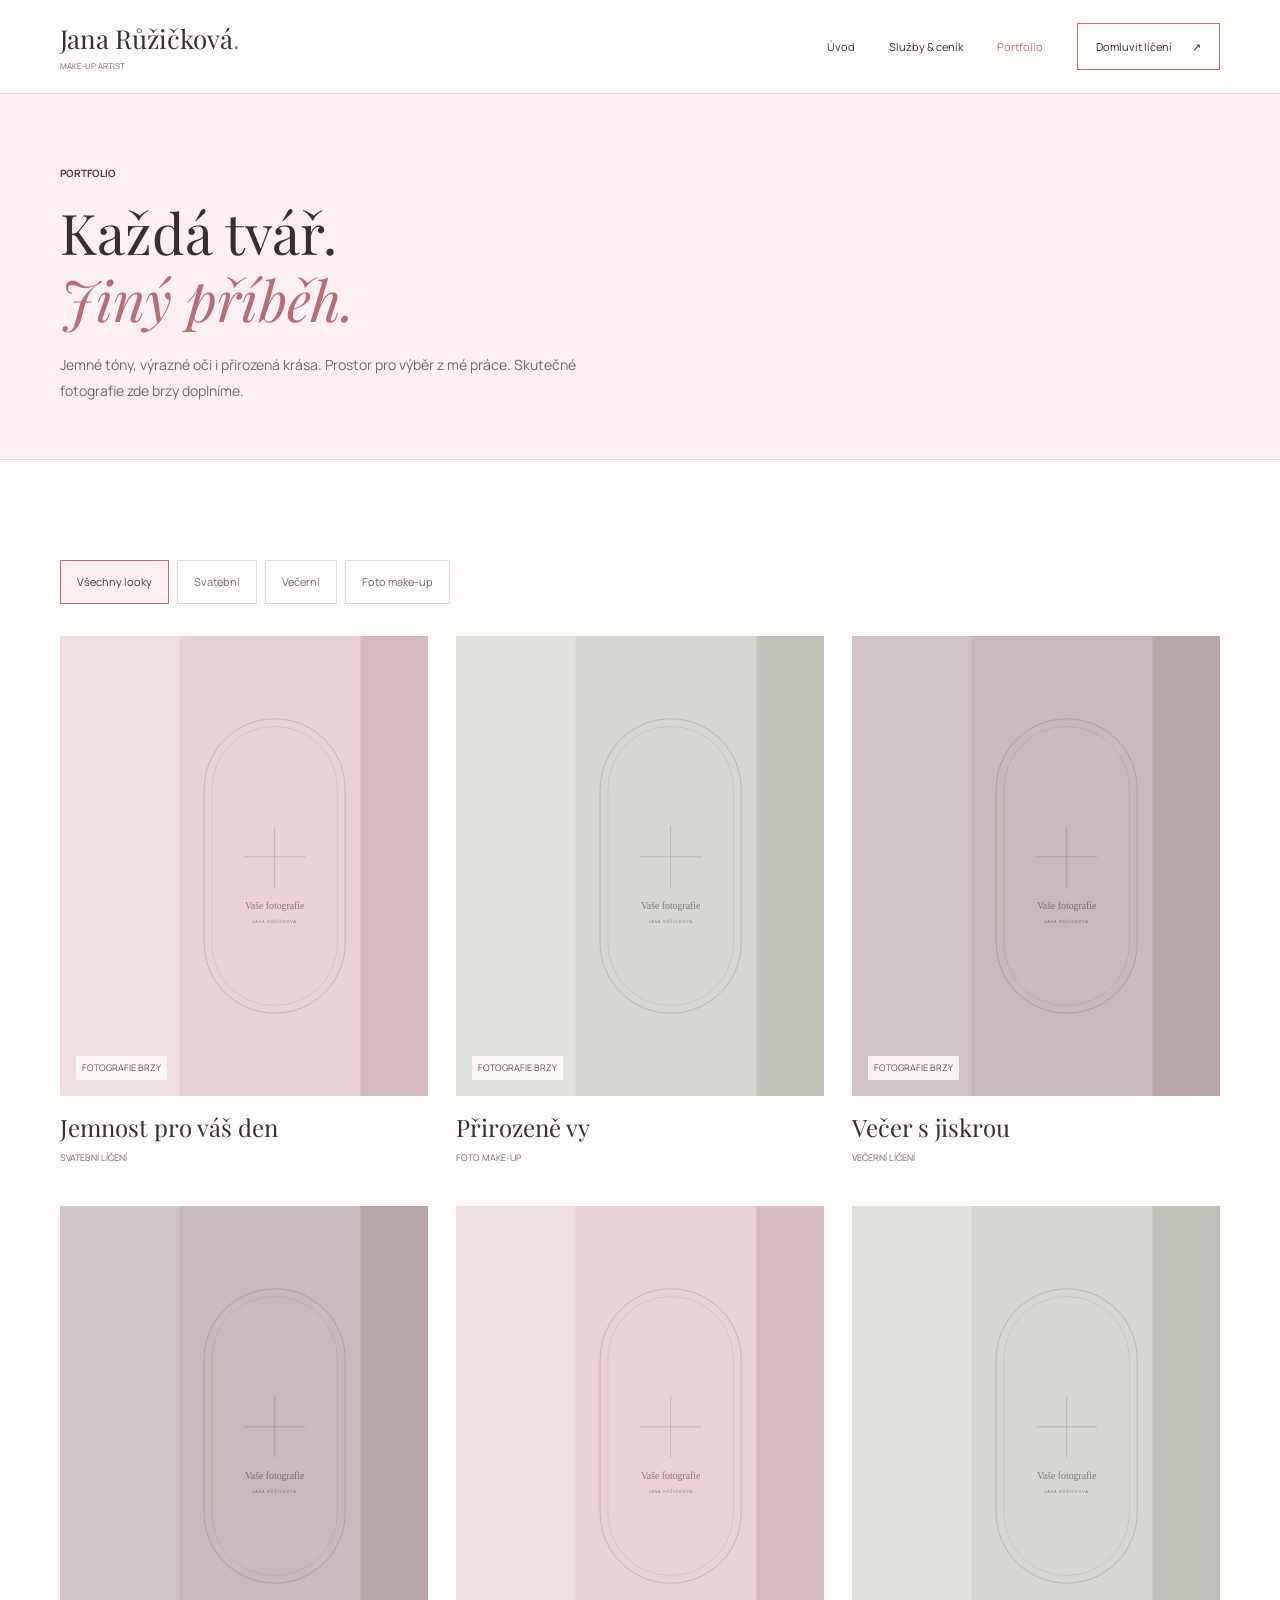
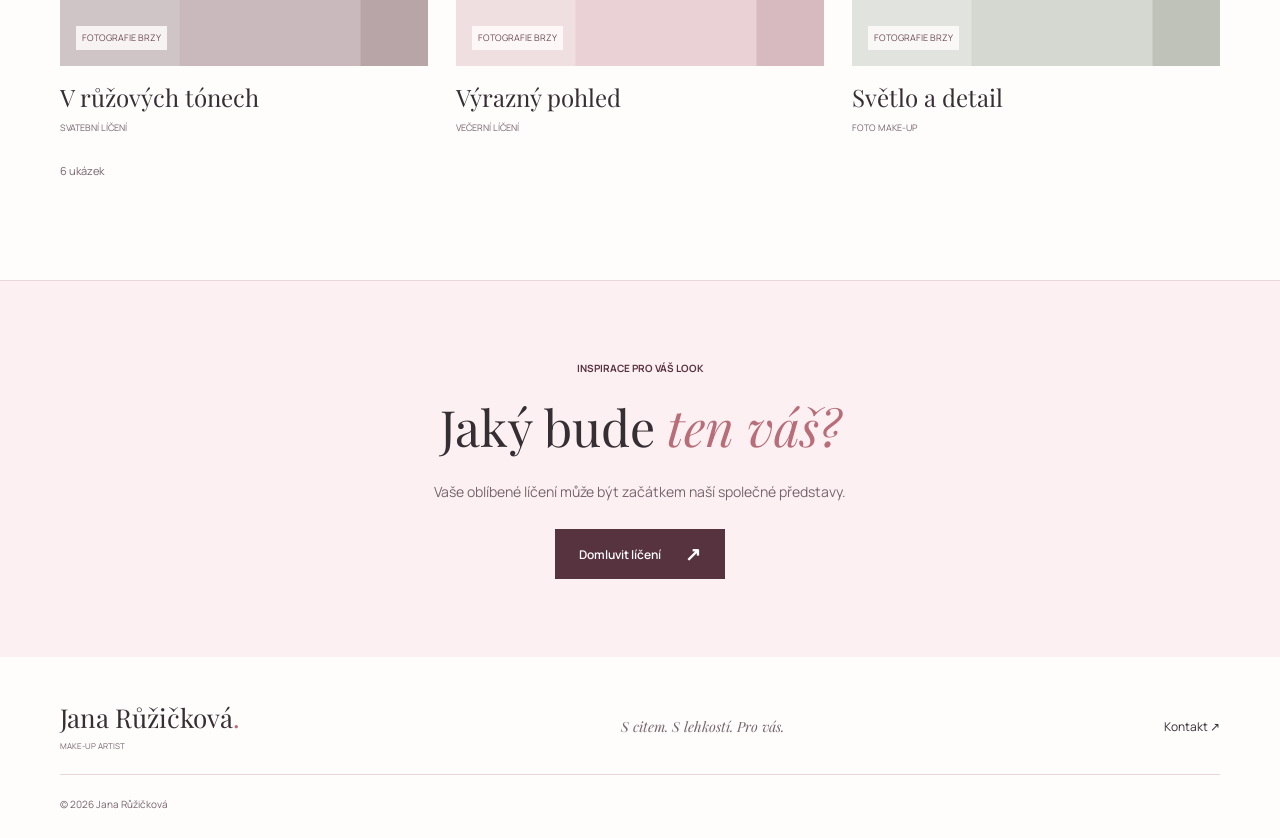
==== galerie.html @ 73aa1bd7 "hsfdf commit" ====
<!DOCTYPE html>
<html lang="cs">
<head>
  <meta charset="utf-8">
  <meta name="viewport" content="width=device-width, initial-scale=1">
  <meta name="description" content="Portfolio Jany Růžičkové. Svatební líčení, přirozený foto make-up a večerní looky.">
  <meta name="theme-color" content="#fdf0f3">
  <title>Portfolio | Jana Růžičková</title>
  <link rel="preconnect" href="https://fonts.googleapis.com">
  <link rel="preconnect" href="https://fonts.gstatic.com" crossorigin>
  <link href="https://fonts.googleapis.com/css2?family=Manrope:wght@400;500;600;700&family=Playfair+Display:ital,wght@0,400;0,500;0,600;1,400;1,500&display=swap" rel="stylesheet">
  <link rel="stylesheet" href="styles.css">
  <script src="script.js" defer></script>
</head>
<body>
  <a class="skip-link" href="#obsah">Přejít na obsah</a>
  <header class="site-header">
    <a class="brand" href="index.html" aria-label="Jana Růžičková, úvod"><span>Jana Růžičková<span class="brand-dot">.</span></span><small>MAKE-UP ARTIST</small></a>
    <button class="menu-toggle" type="button" aria-label="Otevřít menu" aria-controls="main-nav" aria-expanded="false"><span></span><span></span></button>
    <nav id="main-nav" class="main-nav" aria-label="Hlavní navigace"><a href="index.html">Úvod</a><a href="sluzby.html">Služby & ceník</a><a href="galerie.html" aria-current="page">Portfolio</a><a href="kontakt.html" class="nav-cta">Domluvit líčení <span aria-hidden="true">↗</span></a></nav>
  </header>
  <main id="obsah">
    <section class="page-intro"><div class="wrap"><p class="eyebrow">PORTFOLIO</p><h1>Každá tvář.<br><em>Jiný příběh.</em></h1><p>Jemné tóny, výrazné oči i přirozená krása. Prostor pro výběr z mé práce. Skutečné fotografie zde brzy doplníme.</p></div></section>
    <section class="section wrap" aria-label="Galerie líčení">
      <div class="filters" role="group" aria-label="Filtrovat portfolio"><button class="filter" data-filter="all" type="button" aria-pressed="true">Všechny looky</button><button class="filter" data-filter="svatebni" type="button" aria-pressed="false">Svatební</button><button class="filter" data-filter="vecerni" type="button" aria-pressed="false">Večerní</button><button class="filter" data-filter="foto" type="button" aria-pressed="false">Foto make-up</button></div>
      <div class="gallery-grid">
        <button type="button" class="gallery-item" data-category="svatebni" data-caption="Jemnost pro váš den · Svatební líčení" aria-label="Zvětšit ukázku: Jemnost pro váš den"><span class="work-image"><img src="Images/placeholder.svg" alt="Placeholder pro jemné svatební líčení" width="1200" height="1500"><span class="photo-label">FOTOGRAFIE BRZY</span></span><span class="work-caption"><span class="work-title">Jemnost pro váš den</span><span>SVATEBNÍ LÍČENÍ</span></span></button>
        <button type="button" class="gallery-item" data-category="foto" data-caption="Přirozeně vy · Foto make-up" aria-label="Zvětšit ukázku: Přirozeně vy"><span class="work-image tone-sage"><img src="Images/placeholder.svg" alt="Placeholder pro přirozené fotografické líčení" width="1200" height="1500"><span class="photo-label">FOTOGRAFIE BRZY</span></span><span class="work-caption"><span class="work-title">Přirozeně vy</span><span>FOTO MAKE-UP</span></span></button>
        <button type="button" class="gallery-item" data-category="vecerni" data-caption="Večer s jiskrou · Večerní líčení" aria-label="Zvětšit ukázku: Večer s jiskrou"><span class="work-image tone-deep"><img src="Images/placeholder.svg" alt="Placeholder pro večerní líčení" width="1200" height="1500"><span class="photo-label">FOTOGRAFIE BRZY</span></span><span class="work-caption"><span class="work-title">Večer s jiskrou</span><span>VEČERNÍ LÍČENÍ</span></span></button>
        <button type="button" class="gallery-item" data-category="svatebni" data-caption="V růžových tónech · Svatební líčení" aria-label="Zvětšit ukázku: V růžových tónech"><span class="work-image tone-deep"><img src="Images/placeholder.svg" alt="Placeholder pro svatební líčení v růžových tónech" width="1200" height="1500" loading="lazy"><span class="photo-label">FOTOGRAFIE BRZY</span></span><span class="work-caption"><span class="work-title">V růžových tónech</span><span>SVATEBNÍ LÍČENÍ</span></span></button>
        <button type="button" class="gallery-item" data-category="vecerni" data-caption="Výrazný pohled · Večerní líčení" aria-label="Zvětšit ukázku: Výrazný pohled"><span class="work-image"><img src="Images/placeholder.svg" alt="Placeholder pro večerní líčení s výraznýma očima" width="1200" height="1500" loading="lazy"><span class="photo-label">FOTOGRAFIE BRZY</span></span><span class="work-caption"><span class="work-title">Výrazný pohled</span><span>VEČERNÍ LÍČENÍ</span></span></button>
        <button type="button" class="gallery-item" data-category="foto" data-caption="Světlo a detail · Foto make-up" aria-label="Zvětšit ukázku: Světlo a detail"><span class="work-image tone-sage"><img src="Images/placeholder.svg" alt="Placeholder pro beauty fotografické líčení" width="1200" height="1500" loading="lazy"><span class="photo-label">FOTOGRAFIE BRZY</span></span><span class="work-caption"><span class="work-title">Světlo a detail</span><span>FOTO MAKE-UP</span></span></button>
      </div>
      <p class="gallery-count" aria-live="polite" data-gallery-count>6 ukázek</p>
      <noscript><p>Pro zvětšování a filtrování fotografií je potřeba zapnout JavaScript.</p></noscript>
    </section>
    <section class="booking-band"><div class="wrap reveal"><p class="eyebrow">INSPIRACE PRO VÁŠ LOOK</p><h2>Jaký bude <em>ten váš?</em></h2><p>Vaše oblíbené líčení může být začátkem naší společné představy.</p><a class="button" href="kontakt.html">Domluvit líčení <span aria-hidden="true">↗</span></a></div></section>
  </main>
  <footer class="site-footer wrap"><a class="brand" href="index.html"><span>Jana Růžičková<span class="brand-dot">.</span></span><small>MAKE-UP ARTIST</small></a><p>S citem. S lehkostí. Pro vás.</p><a href="kontakt.html">Kontakt <span aria-hidden="true">↗</span></a><small class="copyright">© <span data-year>2026</span> Jana Růžičková</small></footer>
  <dialog class="lightbox" aria-labelledby="lightbox-caption"><div class="lightbox-inner"><div class="lightbox-top"><span data-lightbox-count></span><button type="button" class="icon-button lightbox-close" aria-label="Zavřít fotografii" title="Zavřít fotografii">×</button></div><div class="lightbox-stage"><img class="lightbox-image" src="Images/placeholder.svg" alt=""><button type="button" class="icon-button lightbox-prev" aria-label="Předchozí fotografie" title="Předchozí fotografie">←</button><button type="button" class="icon-button lightbox-next" aria-label="Další fotografie" title="Další fotografie">→</button></div><p id="lightbox-caption" class="lightbox-caption" aria-live="polite"></p></div></dialog>
</body>
</html>
---- styles.css ----
:root { --pink: #fdf0f3; --rose: #b76e79; --wine: #57333f; --ink: #352e32; --muted: #75656c; --line: #e7d7dc; --paper: #fffcfc; --serif: 'Playfair Display', Georgia, serif; --sans: 'Manrope', sans-serif; }
* { box-sizing: border-box; }
html { scroll-behavior: smooth; scroll-padding-top: 100px; }
body { margin: 0; background: var(--paper); color: var(--ink); font-family: var(--sans); font-size: 14px; line-height: 1.8; }
body.locked { overflow: hidden; }
button, input, select, textarea { font: inherit; }
button, a, input, select, textarea { -webkit-tap-highlight-color: transparent; }
a { color: inherit; text-decoration: none; }
button { cursor: pointer; }
img { display: block; width: 100%; height: 100%; object-fit: cover; }
button, input, select, textarea { border-radius: 0; }
:focus-visible { outline: 2px solid var(--wine); outline-offset: 5px; }
::selection { background: #eec8d1; color: var(--wine); }
h1, h2, h3, p { margin: 0; }
h1, h2, h3 { font-family: var(--serif); font-weight: 400; line-height: 1.2; }
h1 { font-size: 42px; }
h2 { font-size: 34px; }
h3 { font-size: 24px; }
em { font-weight: inherit; color: var(--rose); }
p + p { margin-top: 18px; }
[hidden] { display: none !important; }
.wrap { width: min(1160px, calc(100% - 40px)); margin-inline: auto; }
.section { padding-block: 64px; }
.eyebrow { color: var(--wine); font-size: 10px; font-weight: 700; letter-spacing: 0; margin-bottom: 20px; }
.skip-link { position: fixed; top: -100px; left: 12px; padding: 10px 20px; background: var(--paper); z-index: 100; }
.skip-link:focus { top: 10px; }
.site-header { height: 84px; padding-inline: 20px; display: flex; align-items: center; justify-content: space-between; background: var(--paper); border-bottom: 1px solid var(--line); position: relative; z-index: 30; }
.brand { display: inline-flex; flex-direction: column; line-height: 1.2; flex-shrink: 0; }
.brand > span { font-family: var(--serif); font-size: 23px; }
.brand small { font-size: 8px; margin-top: 7px; color: var(--muted); }
.brand-dot { color: var(--rose); }
.menu-toggle { width: 44px; height: 44px; border: 0; background: none; display: flex; flex-direction: column; align-items: center; justify-content: center; gap: 7px; position: relative; z-index: 40; }
.menu-toggle span { width: 24px; height: 1px; background: var(--wine); transition: transform .25s; }
.menu-toggle[aria-expanded="true"] span:first-child { transform: translateY(4px) rotate(45deg); }
.menu-toggle[aria-expanded="true"] span:last-child { transform: translateY(-4px) rotate(-45deg); }
.main-nav { position: fixed; inset: 84px 0 0; background: var(--pink); display: flex; flex-direction: column; gap: 28px; padding: 60px 32px; transform: translateX(100%); visibility: hidden; transition: transform .3s, visibility .3s; }
.main-nav.is-open { transform: translateX(0); visibility: visible; }
.main-nav > a { font-family: var(--serif); font-size: 28px; }
.main-nav a[aria-current="page"] { color: var(--rose); }
.main-nav .nav-cta { font-family: var(--sans); font-size: 13px; padding: 13px 18px; border: 1px solid var(--rose); display: flex; justify-content: space-between; gap: 20px; }
.hero { position: relative; min-height: 610px; height: min(720px, calc(100svh - 132px)); display: flex; align-items: center; overflow: hidden; background: #e9d1d5; }
.hero-image, .hero-shade { position: absolute; inset: 0; }
.hero-image { object-position: 60% 50%; }
.hero-shade { background: linear-gradient(90deg, rgba(253,240,243,.96), rgba(253,240,243,.76) 48%, rgba(253,240,243,.05)); }
.hero-content { z-index: 1; padding-block: 48px 74px; }
.hero-content h1 { max-width: 650px; }
.hero-content h1 > span { display: block; margin-top: 16px; font-size: 40px; }
.hero-content h1 em { display: block; }
.hero-content > p:not(.eyebrow) { color: #634952; margin: 25px 0 30px; max-width: 340px; }
.button { display: inline-flex; align-items: center; justify-content: center; gap: 24px; background: var(--wine); border: 1px solid var(--wine); color: white; min-height: 50px; padding: 13px 23px; font-size: 12px; font-weight: 600; transition: background .2s, transform .2s; }
.button:hover { background: #744657; transform: translateY(-2px); }
.button:disabled { opacity: .5; cursor: not-allowed; transform: none; }
.button span { font-size: 19px; line-height: 1; }
.button.secondary { background: transparent; color: var(--wine); }
.hero-secondary { display: block; width: fit-content; margin-top: 20px; font-size: 12px; border-bottom: 1px solid #b7959e; }
.hero-photo-label { position: absolute; right: 22px; top: 22px; font-size: 8px; color: #6d4d58; }
.hero-scroll { position: absolute; bottom: 20px; left: calc(50% - 20px); border: 1px solid #bba2a9; border-radius: 50%; width: 40px; height: 40px; display: grid; place-items: center; font-size: 20px; }
.specialties { display: flex; justify-content: center; flex-wrap: wrap; align-items: center; gap: 12px 20px; padding: 22px 20px; border-bottom: 1px solid var(--line); font-size: 10px; color: var(--muted); }
.separator { color: var(--rose); }
.specialties .separator:nth-of-type(6) { display: none; }
.about { display: grid; gap: 44px; }
.about-photo { position: relative; width: 86%; aspect-ratio: 4 / 5; margin-bottom: 16px; }
.photo-label { position: absolute; left: 16px; bottom: 16px; font-size: 9px; color: #6c4b55; background: rgba(255,252,252,.85); padding: 5px 9px; }
.photo-note { position: absolute; right: -35px; bottom: -20px; background: var(--paper); border-bottom: 1px solid var(--line); padding: 20px; font-family: var(--serif); font-style: italic; color: var(--wine); font-size: 18px; }
.about-copy h2 { margin-bottom: 24px; }
.about-copy p:not(.eyebrow) { color: var(--muted); }
.text-link { display: inline-flex; align-items: center; gap: 24px; font-size: 12px; border-bottom: 1px solid var(--rose); padding-bottom: 7px; width: fit-content; }
.text-link:hover { color: var(--rose); }
.about-copy .text-link { margin-top: 24px; }
.signature { font-family: var(--serif); font-style: italic; font-size: 42px; color: var(--rose); margin-top: 18px; }
.services-preview { background: var(--pink); }
.section-heading { display: flex; flex-direction: column; align-items: flex-start; gap: 24px; margin-bottom: 34px; }
.service-row { display: grid; grid-template-columns: 25px 1fr 20px; gap: 15px; align-items: center; border-top: 1px solid var(--line); padding: 25px 0; }
.service-row:last-child { border-bottom: 1px solid var(--line); }
.service-number { color: var(--rose); font-size: 11px; align-self: start; padding-top: 4px; }
.service-row h3 { font-size: 23px; }
.service-row p { color: var(--muted); font-size: 12px; margin-top: 8px; }
.row-arrow { font-size: 23px; color: var(--rose); transition: transform .2s; }
.service-row:hover .row-arrow { transform: translate(3px, -3px); }
.featured-grid { display: grid; gap: 30px; }
.work { display: block; min-width: 0; }
.work-image { display: block; position: relative; aspect-ratio: 4 / 5; overflow: hidden; background: var(--pink); }
.work-image img { transition: transform .5s; }
.work:hover .work-image img { transform: scale(1.035); }
.tone-sage img { filter: hue-rotate(105deg) saturate(.35); }
.tone-deep img { filter: saturate(.75) brightness(.88); }
.work-caption { display: block; margin-top: 16px; }
.work-caption h3 { font-size: 22px; }
.work-caption > span { display: block; font-size: 9px; color: var(--muted); margin-top: 7px; }
.work-caption > .work-title { font-family: var(--serif); font-size: 18px; line-height: 1.3; color: var(--ink); margin-top: 0; }
.booking-band { text-align: center; background: var(--pink); padding: 64px 0; border-top: 1px solid var(--line); }
.booking-band p:not(.eyebrow) { color: var(--muted); margin: 22px 0 25px; }
.site-footer { display: flex; align-items: flex-start; flex-direction: column; gap: 24px; padding-block: 36px; }
.site-footer > p { font-family: var(--serif); font-style: italic; color: var(--muted); }
.site-footer > a:not(.brand) { font-size: 12px; }
.copyright { font-size: 10px; color: var(--muted); width: 100%; border-top: 1px solid var(--line); padding-top: 20px; }
.page-intro { padding-block: 52px 38px; background: var(--pink); border-bottom: 1px solid var(--line); }
.page-intro h1 { margin-bottom: 20px; }
.page-intro p:not(.eyebrow) { max-width: 540px; color: var(--muted); }
.page-intro .eyebrow { margin-bottom: 16px; }
.price-note { color: var(--muted); font-size: 12px; margin-bottom: 32px; max-width: 700px; border-left: 2px solid var(--rose); padding-left: 16px; }
.price-service { display: grid; gap: 24px; padding-block: 32px; border-top: 1px solid var(--line); scroll-margin-top: 20px; }
.price-service h2 { font-size: 29px; margin: 8px 0 16px; }
.price-service p { color: var(--muted); }
.service-meta { display: flex; gap: 16px; flex-wrap: wrap; margin-top: 16px; color: var(--wine); font-size: 11px; }
.price { font-family: var(--serif); font-size: 26px; white-space: nowrap; }
.price small { display: block; font-family: var(--sans); font-size: 10px; color: var(--muted); margin-top: 6px; }
.price-action { display: flex; justify-content: space-between; align-items: center; gap: 20px; }
.faq { max-width: 780px; }
.faq > h2 { margin-bottom: 28px; }
details { border-bottom: 1px solid var(--line); padding: 19px 0; }
summary { cursor: pointer; font-weight: 600; padding-right: 10px; }
details p { color: var(--muted); margin-top: 15px; }
.filters { display: flex; flex-wrap: wrap; gap: 8px; margin-bottom: 32px; }
.filter { border: 1px solid var(--line); background: transparent; color: var(--muted); min-height: 44px; padding: 9px 16px; font-size: 11px; }
.filter[aria-pressed="true"] { color: var(--wine); background: var(--pink); border-color: var(--rose); }
.gallery-grid { display: grid; grid-template-columns: repeat(2, minmax(0, 1fr)); gap: 22px 12px; }
.gallery-item { border: 0; padding: 0; text-align: left; background: transparent; color: var(--ink); }
.gallery-item .work-caption h3 { font-size: 18px; }
.gallery-item .photo-label { left: 8px; bottom: 8px; font-size: 7px; padding: 4px 6px; }
.gallery-item:hover img { transform: scale(1.035); }
.gallery-count { color: var(--muted); font-size: 11px; margin-top: 24px; }
.lightbox { width: 100vw; max-width: none; height: 100dvh; max-height: none; padding: 0; margin: 0; border: 0; background: #211c20; color: white; }
.lightbox::backdrop { background: #211c20; }
.lightbox-inner { height: 100%; display: flex; flex-direction: column; padding: 16px; }
.lightbox-top { display: flex; justify-content: space-between; align-items: center; font-size: 11px; }
.icon-button { background: transparent; color: inherit; border: 1px solid #776d73; width: 44px; height: 44px; display: grid; place-items: center; font-size: 24px; flex-shrink: 0; }
.lightbox :focus-visible { outline-color: white; }
.lightbox-stage { position: relative; flex: 1; min-height: 0; display: grid; place-items: center; margin: 16px 0; }
.lightbox-image { max-height: 100%; width: 100%; object-fit: contain; touch-action: pan-y; }
.lightbox-prev, .lightbox-next { position: absolute; top: calc(50% - 22px); background: rgba(33,28,32,.7); }
.lightbox-prev { left: 0; }
.lightbox-next { right: 0; }
.lightbox-caption { text-align: center; font-family: var(--serif); font-size: 20px; padding: 8px 0 16px; }
.contact-layout { display: grid; gap: 45px; }
.contact-copy h2 { margin-bottom: 20px; }
.contact-copy > p { color: var(--muted); }
.contact-list { display: grid; gap: 20px; margin-block: 32px; }
.contact-list dt { font-size: 10px; color: var(--muted); }
.contact-list dd { margin: 4px 0 0; font-family: var(--serif); font-size: 20px; }
.contact-list dd a { border-bottom: 1px solid var(--rose); }
.contact-list .not-set { font-family: var(--sans); font-size: 12px; color: var(--muted); }
.social-links { display: flex; gap: 24px; flex-wrap: wrap; }
.social-links span { font-size: 12px; color: var(--muted); }
.contact-form { border-top: 2px solid var(--rose); padding-top: 26px; }
.contact-form h2 { font-size: 28px; margin-bottom: 8px; }
.form-note { font-size: 11px; color: var(--muted); margin-bottom: 25px; }
.form-grid { display: grid; gap: 20px; }
.field label { display: block; font-size: 11px; font-weight: 600; margin-bottom: 8px; }
.field input, .field select, .field textarea { width: 100%; background: white; border: 1px solid #cdbbc2; padding: 12px; min-height: 48px; color: var(--ink); }
.field textarea { min-height: 135px; resize: vertical; }
.field input[aria-invalid="true"], .field textarea[aria-invalid="true"], .field select[aria-invalid="true"] { border-color: #a12e47; }
.field-error { color: #a12e47; font-size: 11px; display: block; margin-top: 5px; }
.form-check { display: flex; gap: 12px; align-items: flex-start; margin: 22px 0; font-size: 11px; color: var(--muted); }
.form-check input { width: 18px; height: 18px; flex-shrink: 0; accent-color: var(--wine); margin-top: 3px; }
.form-status { margin-top: 20px; border-left: 2px solid var(--rose); padding-left: 15px; }
.form-status p { font-size: 12px; color: var(--muted); }
.form-status .button { margin-top: 16px; }
.privacy { border-top: 1px solid var(--line); padding-top: 30px; margin-top: 48px; }
.privacy h2 { font-size: 24px; margin-bottom: 16px; }
.privacy p { font-size: 12px; color: var(--muted); max-width: 800px; }
.reveal { opacity: 1; }
.motion-ready .reveal { opacity: 0; transform: translateY(20px); transition: opacity .7s, transform .7s; }
.motion-ready .reveal.is-visible { opacity: 1; transform: none; }
@media (min-width: 600px) {
  .wrap { width: min(1160px, calc(100% - 80px)); }
  .hero-content h1 { font-size: 52px; }
  .hero-content h1 > span { font-size: 52px; }
  .featured-grid { grid-template-columns: repeat(3, minmax(0, 1fr)); gap: 22px; }
  .work-caption h3 { font-size: 20px; }
  .gallery-grid { grid-template-columns: repeat(3, minmax(0, 1fr)); gap: 30px 22px; }
  .form-grid { grid-template-columns: repeat(2, minmax(0, 1fr)); }
  .field.full { grid-column: 1 / -1; }
  .site-footer { flex-direction: row; flex-wrap: wrap; align-items: center; justify-content: space-between; }
}
@media (min-width: 900px) {
  body { font-size: 14px; }
  .site-header { padding-inline: max(40px, calc((100% - 1160px) / 2)); height: 94px; }
  .brand > span { font-size: 26px; }
  .main-nav { position: static; transform: none; visibility: visible; background: none; flex-direction: row; align-items: center; gap: 34px; padding: 0; }
  .main-nav > a { font-family: var(--sans); font-size: 11px; }
  .main-nav .nav-cta { font-size: 11px; }
  .menu-toggle { display: none; }
  .hero { height: min(720px, calc(100svh - 158px)); min-height: 570px; }
  .hero-image { object-position: center 48%; }
  .hero-shade { background: linear-gradient(90deg, rgba(253,240,243,.97), rgba(253,240,243,.8) 35%, rgba(253,240,243,0) 70%); }
  .hero-content h1 { font-size: 52px; }
  .hero-content h1 > span { font-size: 64px; margin-top: 12px; }
  .hero-content h1 em { display: inline; }
  .hero-content > p:not(.eyebrow) { font-size: 15px; }
  .hero-secondary { display: inline-block; margin-left: 25px; }
  .hero-photo-label { right: 40px; top: 28px; }
  .specialties { gap: 42px; padding-block: 24px; font-size: 11px; }
  .specialties .separator:nth-of-type(6) { display: inline; }
  .section { padding-block: 100px; }
  h2 { font-size: 44px; }
  .about { grid-template-columns: 1fr 1fr; gap: 110px; align-items: center; }
  .about-photo { width: 100%; max-width: 420px; }
  .about-copy { max-width: 450px; }
  .section-heading { flex-direction: row; justify-content: space-between; align-items: flex-end; margin-bottom: 42px; }
  .service-row { grid-template-columns: 50px 1fr 32px; padding-block: 29px; }
  .service-row h3 { font-size: 30px; }
  .service-row p { margin-top: 5px; }
  .featured-grid { gap: 30px; }
  .featured-grid .work:nth-child(2) { margin-top: 45px; }
  .work-caption h3 { font-size: 24px; }
  .booking-band { padding-block: 78px; }
  .booking-band h2 { font-size: 50px; }
  .site-footer { padding-block: 45px 25px; }
  .page-intro { padding-block: 70px 56px; }
  .page-intro h1 { font-size: 56px; }
  .price-service { grid-template-columns: 40px 1fr 240px; gap: 30px; padding-block: 38px; }
  .price-service h2 { margin-top: 0; }
  .price-service .service-number { padding-top: 8px; }
  .price-action { align-items: flex-end; flex-direction: column; justify-content: center; }
  .price-service p { max-width: 580px; }
  .gallery-grid { gap: 40px 28px; }
  .gallery-item .work-caption h3 { font-size: 24px; }
  .work-caption > .work-title { font-size: 24px; }
  .gallery-item .photo-label { left: 16px; bottom: 16px; font-size: 9px; }
  .lightbox-inner { padding: 24px 48px; }
  .contact-layout { grid-template-columns: .85fr 1.15fr; gap: 90px; }
}
@media (prefers-reduced-motion: reduce) {
  html { scroll-behavior: auto; }
  *, *::before, *::after { animation: none !important; transition: none !important; }
  .motion-ready .reveal { opacity: 1; transform: none; }
}
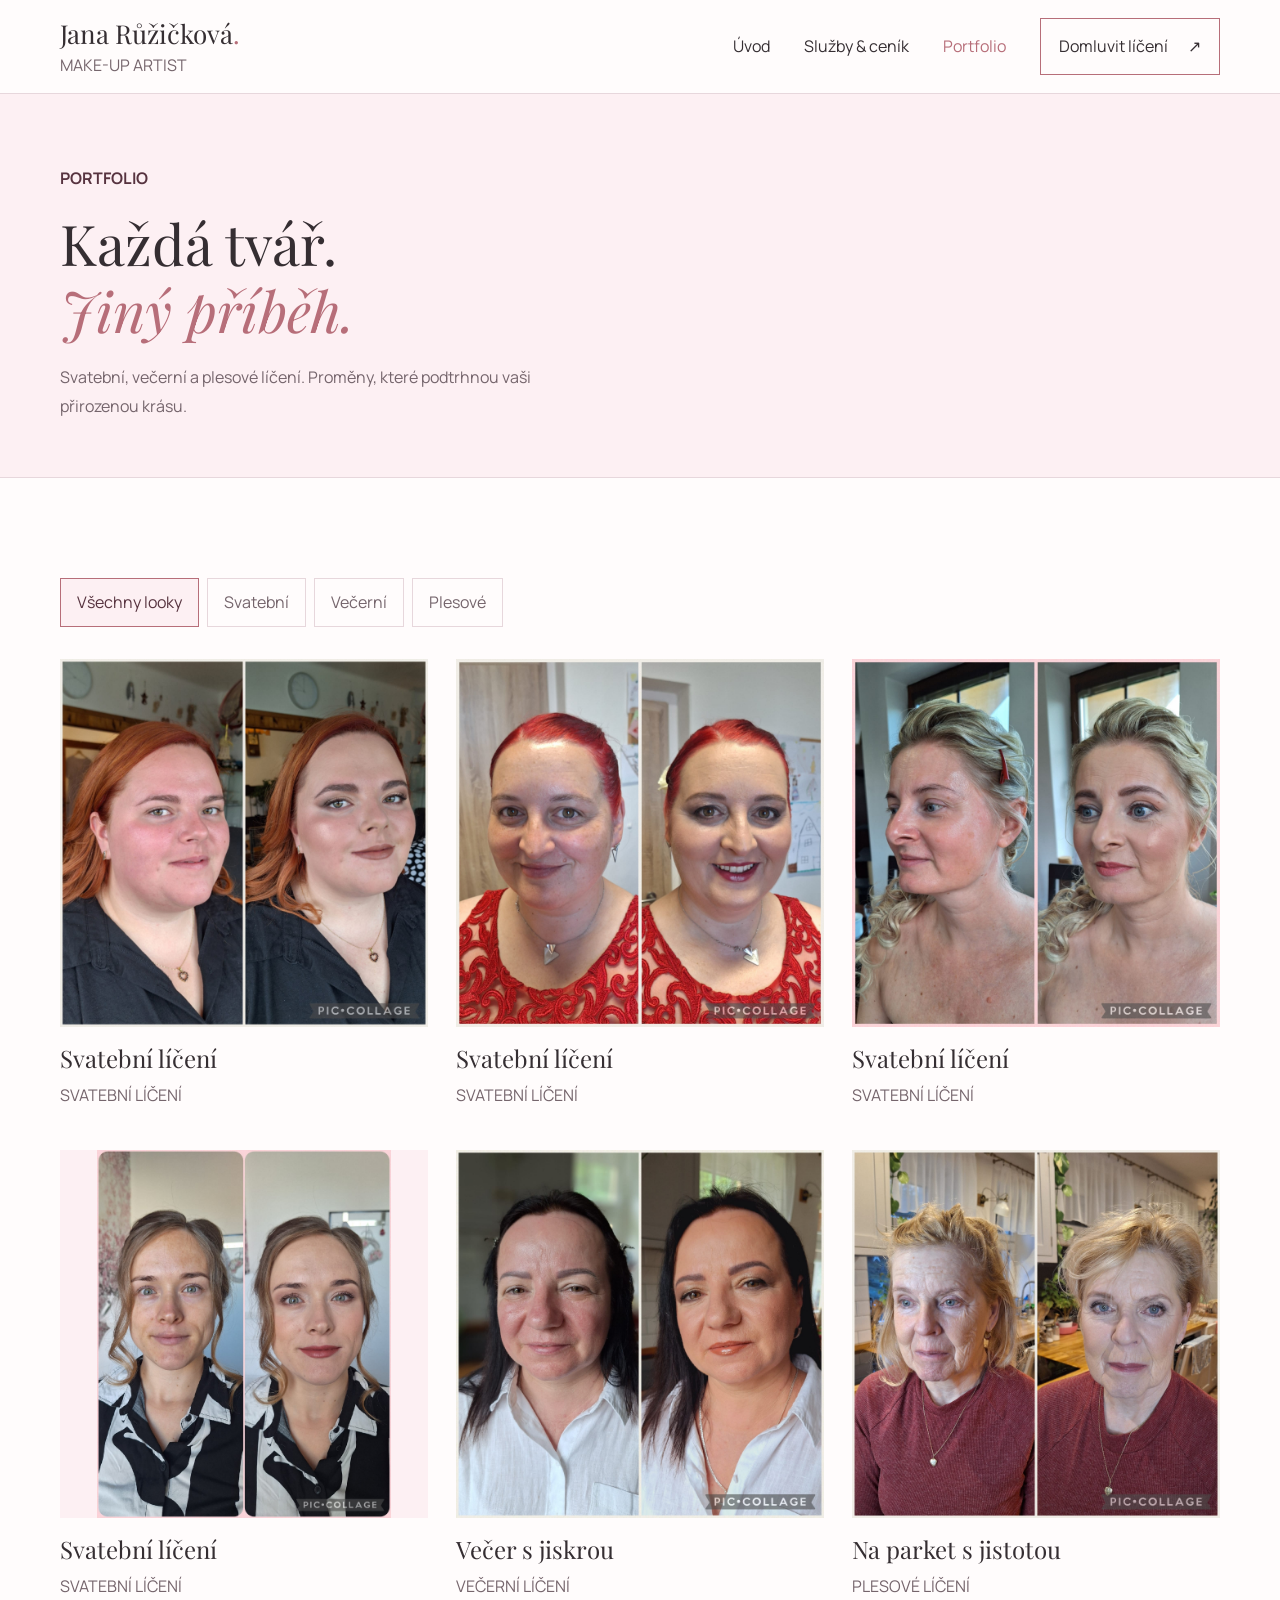
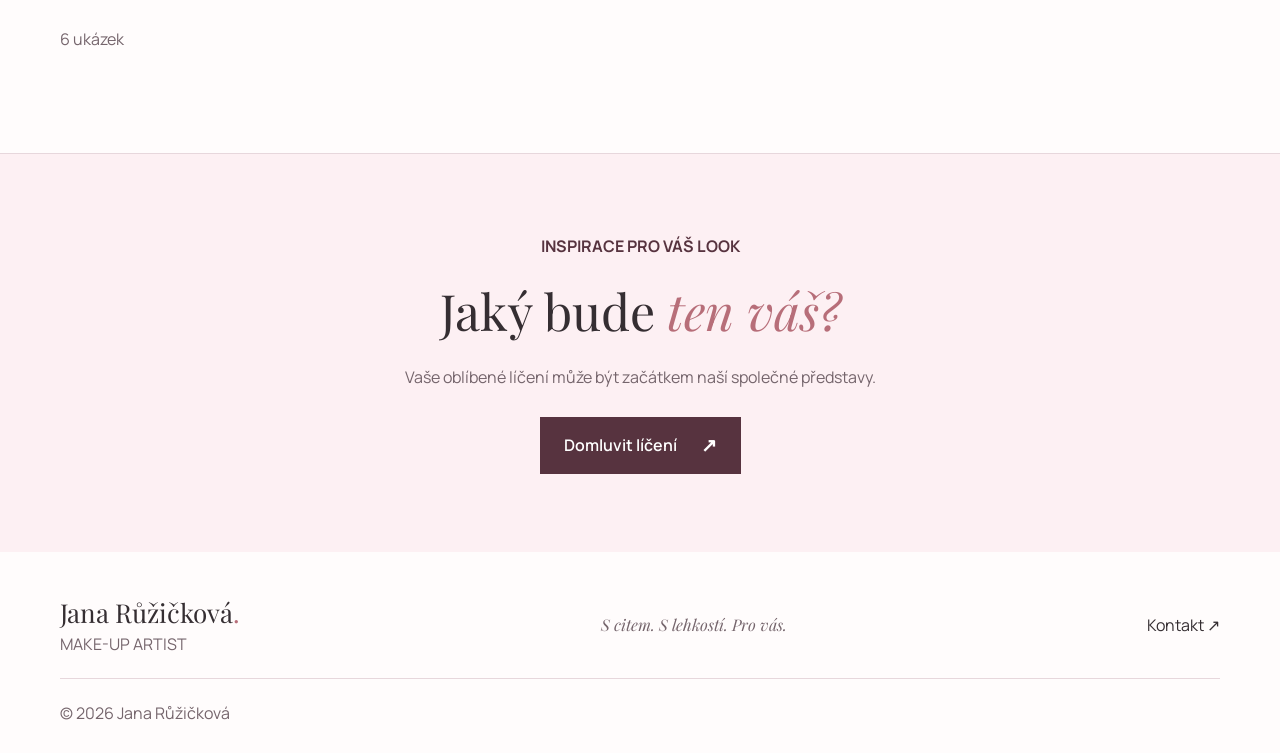
==== commit 7bb207f5: "nova system na email" ====
--- a/galerie.html
+++ b/galerie.html
@@ -3,13 +3,13 @@
 <head>
   <meta charset="utf-8">
   <meta name="viewport" content="width=device-width, initial-scale=1">
-  <meta name="description" content="Portfolio Jany Růžičkové. Svatební líčení, přirozený foto make-up a večerní looky.">
+  <meta name="description" content="Portfolio Jany Růžičkové. Ukázky svatebního, večerního a plesového líčení.">
   <meta name="theme-color" content="#fdf0f3">
   <title>Portfolio | Jana Růžičková</title>
   <link rel="preconnect" href="https://fonts.googleapis.com">
   <link rel="preconnect" href="https://fonts.gstatic.com" crossorigin>
   <link href="https://fonts.googleapis.com/css2?family=Manrope:wght@400;500;600;700&family=Playfair+Display:ital,wght@0,400;0,500;0,600;1,400;1,500&display=swap" rel="stylesheet">
-  <link rel="stylesheet" href="styles.css">
+  <link rel="stylesheet" href="styles.css?v=photos-20261106">
   <script src="script.js" defer></script>
 </head>
 <body>
@@ -20,16 +20,16 @@
     <nav id="main-nav" class="main-nav" aria-label="Hlavní navigace"><a href="index.html">Úvod</a><a href="sluzby.html">Služby & ceník</a><a href="galerie.html" aria-current="page">Portfolio</a><a href="kontakt.html" class="nav-cta">Domluvit líčení <span aria-hidden="true">↗</span></a></nav>
   </header>
   <main id="obsah">
-    <section class="page-intro"><div class="wrap"><p class="eyebrow">PORTFOLIO</p><h1>Každá tvář.<br><em>Jiný příběh.</em></h1><p>Jemné tóny, výrazné oči i přirozená krása. Prostor pro výběr z mé práce. Skutečné fotografie zde brzy doplníme.</p></div></section>
+    <section class="page-intro"><div class="wrap"><p class="eyebrow">PORTFOLIO</p><h1>Každá tvář.<br><em>Jiný příběh.</em></h1><p>Svatební, večerní a plesové líčení. Proměny, které podtrhnou vaši přirozenou krásu.</p></div></section>
     <section class="section wrap" aria-label="Galerie líčení">
-      <div class="filters" role="group" aria-label="Filtrovat portfolio"><button class="filter" data-filter="all" type="button" aria-pressed="true">Všechny looky</button><button class="filter" data-filter="svatebni" type="button" aria-pressed="false">Svatební</button><button class="filter" data-filter="vecerni" type="button" aria-pressed="false">Večerní</button><button class="filter" data-filter="foto" type="button" aria-pressed="false">Foto make-up</button></div>
+      <div class="filters" role="group" aria-label="Filtrovat portfolio"><button class="filter" data-filter="all" type="button" aria-pressed="true">Všechny looky</button><button class="filter" data-filter="svatebni" type="button" aria-pressed="false">Svatební</button><button class="filter" data-filter="vecerni" type="button" aria-pressed="false">Večerní</button><button class="filter" data-filter="ples" type="button" aria-pressed="false">Plesové</button></div>
       <div class="gallery-grid">
-        <button type="button" class="gallery-item" data-category="svatebni" data-caption="Jemnost pro váš den · Svatební líčení" aria-label="Zvětšit ukázku: Jemnost pro váš den"><span class="work-image"><img src="Images/placeholder.svg" alt="Placeholder pro jemné svatební líčení" width="1200" height="1500"><span class="photo-label">FOTOGRAFIE BRZY</span></span><span class="work-caption"><span class="work-title">Jemnost pro váš den</span><span>SVATEBNÍ LÍČENÍ</span></span></button>
-        <button type="button" class="gallery-item" data-category="foto" data-caption="Přirozeně vy · Foto make-up" aria-label="Zvětšit ukázku: Přirozeně vy"><span class="work-image tone-sage"><img src="Images/placeholder.svg" alt="Placeholder pro přirozené fotografické líčení" width="1200" height="1500"><span class="photo-label">FOTOGRAFIE BRZY</span></span><span class="work-caption"><span class="work-title">Přirozeně vy</span><span>FOTO MAKE-UP</span></span></button>
-        <button type="button" class="gallery-item" data-category="vecerni" data-caption="Večer s jiskrou · Večerní líčení" aria-label="Zvětšit ukázku: Večer s jiskrou"><span class="work-image tone-deep"><img src="Images/placeholder.svg" alt="Placeholder pro večerní líčení" width="1200" height="1500"><span class="photo-label">FOTOGRAFIE BRZY</span></span><span class="work-caption"><span class="work-title">Večer s jiskrou</span><span>VEČERNÍ LÍČENÍ</span></span></button>
-        <button type="button" class="gallery-item" data-category="svatebni" data-caption="V růžových tónech · Svatební líčení" aria-label="Zvětšit ukázku: V růžových tónech"><span class="work-image tone-deep"><img src="Images/placeholder.svg" alt="Placeholder pro svatební líčení v růžových tónech" width="1200" height="1500" loading="lazy"><span class="photo-label">FOTOGRAFIE BRZY</span></span><span class="work-caption"><span class="work-title">V růžových tónech</span><span>SVATEBNÍ LÍČENÍ</span></span></button>
-        <button type="button" class="gallery-item" data-category="vecerni" data-caption="Výrazný pohled · Večerní líčení" aria-label="Zvětšit ukázku: Výrazný pohled"><span class="work-image"><img src="Images/placeholder.svg" alt="Placeholder pro večerní líčení s výraznýma očima" width="1200" height="1500" loading="lazy"><span class="photo-label">FOTOGRAFIE BRZY</span></span><span class="work-caption"><span class="work-title">Výrazný pohled</span><span>VEČERNÍ LÍČENÍ</span></span></button>
-        <button type="button" class="gallery-item" data-category="foto" data-caption="Světlo a detail · Foto make-up" aria-label="Zvětšit ukázku: Světlo a detail"><span class="work-image tone-sage"><img src="Images/placeholder.svg" alt="Placeholder pro beauty fotografické líčení" width="1200" height="1500" loading="lazy"><span class="photo-label">FOTOGRAFIE BRZY</span></span><span class="work-caption"><span class="work-title">Světlo a detail</span><span>FOTO MAKE-UP</span></span></button>
+        <button type="button" class="gallery-item" data-category="svatebni" data-caption="Svatební líčení" aria-label="Zvětšit svatební líčení"><span class="work-image"><img src="Images/svatba1.jpeg" alt="Ukázka svatebního líčení" width="1800" height="1800"></span><span class="work-caption"><span class="work-title">Svatební líčení</span><span>SVATEBNÍ LÍČENÍ</span></span></button>
+        <button type="button" class="gallery-item" data-category="svatebni" data-caption="Svatební líčení" aria-label="Zvětšit svatební líčení"><span class="work-image"><img src="Images/svatba2.jpeg" alt="Ukázka svatebního líčení" width="1800" height="1800"></span><span class="work-caption"><span class="work-title">Svatební líčení</span><span>SVATEBNÍ LÍČENÍ</span></span></button>
+        <button type="button" class="gallery-item" data-category="svatebni" data-caption="Svatební líčení" aria-label="Zvětšit svatební líčení"><span class="work-image"><img src="Images/svatba3.jpeg" alt="Ukázka svatebního líčení" width="1800" height="1800"></span><span class="work-caption"><span class="work-title">Svatební líčení</span><span>SVATEBNÍ LÍČENÍ</span></span></button>
+        <button type="button" class="gallery-item" data-category="svatebni" data-caption="Svatební líčení" aria-label="Zvětšit svatební líčení"><span class="work-image"><img src="Images/svatba4.jpeg" alt="Ukázka svatebního líčení" width="1440" height="1800" loading="lazy"></span><span class="work-caption"><span class="work-title">Svatební líčení</span><span>SVATEBNÍ LÍČENÍ</span></span></button>
+        <button type="button" class="gallery-item" data-category="vecerni" data-caption="Večer s jiskrou · Večerní líčení" aria-label="Zvětšit večerní líčení"><span class="work-image"><img src="Images/Večerní.jpeg" alt="Večerní líčení před a po" width="1800" height="1800" loading="lazy"></span><span class="work-caption"><span class="work-title">Večer s jiskrou</span><span>VEČERNÍ LÍČENÍ</span></span></button>
+        <button type="button" class="gallery-item" data-category="ples" data-caption="Na parket s jistotou · Plesové líčení" aria-label="Zvětšit plesové líčení"><span class="work-image"><img src="Images/Ples.jpeg" alt="Plesové líčení před a po" width="1800" height="1800" loading="lazy"></span><span class="work-caption"><span class="work-title">Na parket s jistotou</span><span>PLESOVÉ LÍČENÍ</span></span></button>
       </div>
       <p class="gallery-count" aria-live="polite" data-gallery-count>6 ukázek</p>
       <noscript><p>Pro zvětšování a filtrování fotografií je potřeba zapnout JavaScript.</p></noscript>
@@ -37,6 +37,6 @@
     <section class="booking-band"><div class="wrap reveal"><p class="eyebrow">INSPIRACE PRO VÁŠ LOOK</p><h2>Jaký bude <em>ten váš?</em></h2><p>Vaše oblíbené líčení může být začátkem naší společné představy.</p><a class="button" href="kontakt.html">Domluvit líčení <span aria-hidden="true">↗</span></a></div></section>
   </main>
   <footer class="site-footer wrap"><a class="brand" href="index.html"><span>Jana Růžičková<span class="brand-dot">.</span></span><small>MAKE-UP ARTIST</small></a><p>S citem. S lehkostí. Pro vás.</p><a href="kontakt.html">Kontakt <span aria-hidden="true">↗</span></a><small class="copyright">© <span data-year>2026</span> Jana Růžičková</small></footer>
-  <dialog class="lightbox" aria-labelledby="lightbox-caption"><div class="lightbox-inner"><div class="lightbox-top"><span data-lightbox-count></span><button type="button" class="icon-button lightbox-close" aria-label="Zavřít fotografii" title="Zavřít fotografii">×</button></div><div class="lightbox-stage"><img class="lightbox-image" src="Images/placeholder.svg" alt=""><button type="button" class="icon-button lightbox-prev" aria-label="Předchozí fotografie" title="Předchozí fotografie">←</button><button type="button" class="icon-button lightbox-next" aria-label="Další fotografie" title="Další fotografie">→</button></div><p id="lightbox-caption" class="lightbox-caption" aria-live="polite"></p></div></dialog>
+  <dialog class="lightbox" aria-labelledby="lightbox-caption"><div class="lightbox-inner"><div class="lightbox-top"><span data-lightbox-count></span><button type="button" class="icon-button lightbox-close" aria-label="Zavřít fotografii" title="Zavřít fotografii">×</button></div><div class="lightbox-stage"><img class="lightbox-image" src="Images/svatba1.jpeg" alt=""><button type="button" class="icon-button lightbox-prev" aria-label="Předchozí fotografie" title="Předchozí fotografie">←</button><button type="button" class="icon-button lightbox-next" aria-label="Další fotografie" title="Další fotografie">→</button></div><p id="lightbox-caption" class="lightbox-caption" aria-live="polite"></p></div></dialog>
 </body>
 </html>
--- a/styles.css
+++ b/styles.css
@@ -1,7 +1,7 @@
 :root { --pink: #fdf0f3; --rose: #b76e79; --wine: #57333f; --ink: #352e32; --muted: #75656c; --line: #e7d7dc; --paper: #fffcfc; --serif: 'Playfair Display', Georgia, serif; --sans: 'Manrope', sans-serif; }
 * { box-sizing: border-box; }
 html { scroll-behavior: smooth; scroll-padding-top: 100px; }
-body { margin: 0; background: var(--paper); color: var(--ink); font-family: var(--sans); font-size: 14px; line-height: 1.8; }
+body { margin: 0; background: var(--paper); color: var(--ink); font-family: var(--sans); font-size: 16px; line-height: 1.8; }
 body.locked { overflow: hidden; }
 button, input, select, textarea { font: inherit; }
 button, a, input, select, textarea { -webkit-tap-highlight-color: transparent; }
@@ -21,13 +21,13 @@
 [hidden] { display: none !important; }
 .wrap { width: min(1160px, calc(100% - 40px)); margin-inline: auto; }
 .section { padding-block: 64px; }
-.eyebrow { color: var(--wine); font-size: 10px; font-weight: 700; letter-spacing: 0; margin-bottom: 20px; }
+.eyebrow { color: var(--wine); font-size: 16px; font-weight: 700; letter-spacing: 0; margin-bottom: 20px; }
 .skip-link { position: fixed; top: -100px; left: 12px; padding: 10px 20px; background: var(--paper); z-index: 100; }
 .skip-link:focus { top: 10px; }
 .site-header { height: 84px; padding-inline: 20px; display: flex; align-items: center; justify-content: space-between; background: var(--paper); border-bottom: 1px solid var(--line); position: relative; z-index: 30; }
 .brand { display: inline-flex; flex-direction: column; line-height: 1.2; flex-shrink: 0; }
 .brand > span { font-family: var(--serif); font-size: 23px; }
-.brand small { font-size: 8px; margin-top: 7px; color: var(--muted); }
+.brand small { font-size: 16px; margin-top: 7px; color: var(--muted); }
 .brand-dot { color: var(--rose); }
 .menu-toggle { width: 44px; height: 44px; border: 0; background: none; display: flex; flex-direction: column; align-items: center; justify-content: center; gap: 7px; position: relative; z-index: 40; }
 .menu-toggle span { width: 24px; height: 1px; background: var(--wine); transition: transform .25s; }
@@ -37,34 +37,36 @@
 .main-nav.is-open { transform: translateX(0); visibility: visible; }
 .main-nav > a { font-family: var(--serif); font-size: 28px; }
 .main-nav a[aria-current="page"] { color: var(--rose); }
-.main-nav .nav-cta { font-family: var(--sans); font-size: 13px; padding: 13px 18px; border: 1px solid var(--rose); display: flex; justify-content: space-between; gap: 20px; }
-.hero { position: relative; min-height: 610px; height: min(720px, calc(100svh - 132px)); display: flex; align-items: center; overflow: hidden; background: #e9d1d5; }
+.main-nav .nav-cta { font-family: var(--sans); font-size: 16px; padding: 13px 18px; border: 1px solid var(--rose); display: flex; justify-content: space-between; gap: 20px; }
+.hero { position: relative; min-height: min(680px, calc(100svh - 140px)); display: flex; align-items: center; overflow: hidden; background: #23191e; color: var(--paper); }
 .hero-image, .hero-shade { position: absolute; inset: 0; }
-.hero-image { object-position: 60% 50%; }
-.hero-shade { background: linear-gradient(90deg, rgba(253,240,243,.96), rgba(253,240,243,.76) 48%, rgba(253,240,243,.05)); }
-.hero-content { z-index: 1; padding-block: 48px 74px; }
-.hero-content h1 { max-width: 650px; }
-.hero-content h1 > span { display: block; margin-top: 16px; font-size: 40px; }
-.hero-content h1 em { display: block; }
-.hero-content > p:not(.eyebrow) { color: #634952; margin: 25px 0 30px; max-width: 340px; }
-.button { display: inline-flex; align-items: center; justify-content: center; gap: 24px; background: var(--wine); border: 1px solid var(--wine); color: white; min-height: 50px; padding: 13px 23px; font-size: 12px; font-weight: 600; transition: background .2s, transform .2s; }
+.hero-image { height: min(390px, 42svh); object-position: center 38%; }
+.hero-shade { background: linear-gradient(180deg, transparent calc(min(390px, 42svh) - 72px), #23191e min(390px, 42svh)); }
+.hero-content { z-index: 1; padding-block: calc(min(390px, 42svh) - 6px) 50px; }
+.hero-content .eyebrow { color: #f3cbd5; font-size: 14px; line-height: 1.5; margin-bottom: 8px; }
+.hero-content h1 { font-size: 30px; }
+.hero-content .hero-tagline { font-family: var(--serif); font-size: 24px; line-height: 1.2; margin-top: 10px; }
+.hero-tagline em { color: #f3cbd5; }
+.hero-content .hero-copy { color: var(--paper); line-height: 1.5; margin: 12px 0 16px; }
+.hero-content .button { padding-inline: 14px; gap: 12px; }
+.button { display: inline-flex; align-items: center; justify-content: center; gap: 24px; background: var(--wine); border: 1px solid var(--wine); color: white; min-height: 50px; padding: 13px 23px; font-size: 16px; font-weight: 600; transition: background .2s, transform .2s; }
 .button:hover { background: #744657; transform: translateY(-2px); }
 .button:disabled { opacity: .5; cursor: not-allowed; transform: none; }
 .button span { font-size: 19px; line-height: 1; }
 .button.secondary { background: transparent; color: var(--wine); }
-.hero-secondary { display: block; width: fit-content; margin-top: 20px; font-size: 12px; border-bottom: 1px solid #b7959e; }
-.hero-photo-label { position: absolute; right: 22px; top: 22px; font-size: 8px; color: #6d4d58; }
-.hero-scroll { position: absolute; bottom: 20px; left: calc(50% - 20px); border: 1px solid #bba2a9; border-radius: 50%; width: 40px; height: 40px; display: grid; place-items: center; font-size: 20px; }
-.specialties { display: flex; justify-content: center; flex-wrap: wrap; align-items: center; gap: 12px 20px; padding: 22px 20px; border-bottom: 1px solid var(--line); font-size: 10px; color: var(--muted); }
+.hero-secondary { display: inline-block; width: fit-content; margin-left: 16px; font-size: 16px; border-bottom: 1px solid #f3cbd5; }
+.hero-scroll { position: absolute; z-index: 1; bottom: 16px; left: calc(50% - 20px); border: 1px solid rgba(255,252,252,.65); border-radius: 50%; width: 40px; height: 40px; display: grid; place-items: center; font-size: 20px; }
+.specialties { display: flex; justify-content: center; flex-wrap: wrap; align-items: center; gap: 12px 20px; padding: 22px 20px; border-bottom: 1px solid var(--line); font-size: 16px; color: var(--muted); }
 .separator { color: var(--rose); }
 .specialties .separator:nth-of-type(6) { display: none; }
 .about { display: grid; gap: 44px; }
 .about-photo { position: relative; width: 86%; aspect-ratio: 4 / 5; margin-bottom: 16px; }
-.photo-label { position: absolute; left: 16px; bottom: 16px; font-size: 9px; color: #6c4b55; background: rgba(255,252,252,.85); padding: 5px 9px; }
+.about-photo img { object-position: 65% center; }
+.photo-label { position: absolute; left: 16px; bottom: 16px; font-size: 16px; color: #6c4b55; background: rgba(255,252,252,.85); padding: 5px 9px; }
 .photo-note { position: absolute; right: -35px; bottom: -20px; background: var(--paper); border-bottom: 1px solid var(--line); padding: 20px; font-family: var(--serif); font-style: italic; color: var(--wine); font-size: 18px; }
 .about-copy h2 { margin-bottom: 24px; }
 .about-copy p:not(.eyebrow) { color: var(--muted); }
-.text-link { display: inline-flex; align-items: center; gap: 24px; font-size: 12px; border-bottom: 1px solid var(--rose); padding-bottom: 7px; width: fit-content; }
+.text-link { display: inline-flex; align-items: center; gap: 24px; font-size: 16px; border-bottom: 1px solid var(--rose); padding-bottom: 7px; width: fit-content; }
 .text-link:hover { color: var(--rose); }
 .about-copy .text-link { margin-top: 24px; }
 .signature { font-family: var(--serif); font-style: italic; font-size: 42px; color: var(--rose); margin-top: 18px; }
@@ -72,58 +74,57 @@
 .section-heading { display: flex; flex-direction: column; align-items: flex-start; gap: 24px; margin-bottom: 34px; }
 .service-row { display: grid; grid-template-columns: 25px 1fr 20px; gap: 15px; align-items: center; border-top: 1px solid var(--line); padding: 25px 0; }
 .service-row:last-child { border-bottom: 1px solid var(--line); }
-.service-number { color: var(--rose); font-size: 11px; align-self: start; padding-top: 4px; }
+.service-number { color: var(--rose); font-size: 16px; align-self: start; padding-top: 4px; }
 .service-row h3 { font-size: 23px; }
-.service-row p { color: var(--muted); font-size: 12px; margin-top: 8px; }
+.service-row p { color: var(--muted); font-size: 16px; margin-top: 8px; }
 .row-arrow { font-size: 23px; color: var(--rose); transition: transform .2s; }
 .service-row:hover .row-arrow { transform: translate(3px, -3px); }
 .featured-grid { display: grid; gap: 30px; }
 .work { display: block; min-width: 0; }
-.work-image { display: block; position: relative; aspect-ratio: 4 / 5; overflow: hidden; background: var(--pink); }
-.work-image img { transition: transform .5s; }
-.work:hover .work-image img { transform: scale(1.035); }
+.work-image { display: block; position: relative; aspect-ratio: 1; overflow: hidden; background: var(--pink); }
+.work-image img { object-fit: contain; }
 .tone-sage img { filter: hue-rotate(105deg) saturate(.35); }
 .tone-deep img { filter: saturate(.75) brightness(.88); }
 .work-caption { display: block; margin-top: 16px; }
 .work-caption h3 { font-size: 22px; }
-.work-caption > span { display: block; font-size: 9px; color: var(--muted); margin-top: 7px; }
+.work-caption > span { display: block; font-size: 16px; color: var(--muted); margin-top: 7px; }
 .work-caption > .work-title { font-family: var(--serif); font-size: 18px; line-height: 1.3; color: var(--ink); margin-top: 0; }
 .booking-band { text-align: center; background: var(--pink); padding: 64px 0; border-top: 1px solid var(--line); }
 .booking-band p:not(.eyebrow) { color: var(--muted); margin: 22px 0 25px; }
 .site-footer { display: flex; align-items: flex-start; flex-direction: column; gap: 24px; padding-block: 36px; }
 .site-footer > p { font-family: var(--serif); font-style: italic; color: var(--muted); }
-.site-footer > a:not(.brand) { font-size: 12px; }
-.copyright { font-size: 10px; color: var(--muted); width: 100%; border-top: 1px solid var(--line); padding-top: 20px; }
+.site-footer > a:not(.brand) { font-size: 16px; }
+.copyright { font-size: 16px; color: var(--muted); width: 100%; border-top: 1px solid var(--line); padding-top: 20px; }
 .page-intro { padding-block: 52px 38px; background: var(--pink); border-bottom: 1px solid var(--line); }
 .page-intro h1 { margin-bottom: 20px; }
 .page-intro p:not(.eyebrow) { max-width: 540px; color: var(--muted); }
 .page-intro .eyebrow { margin-bottom: 16px; }
-.price-note { color: var(--muted); font-size: 12px; margin-bottom: 32px; max-width: 700px; border-left: 2px solid var(--rose); padding-left: 16px; }
+.price-note { color: var(--muted); font-size: 16px; margin-bottom: 32px; max-width: 700px; border-left: 2px solid var(--rose); padding-left: 16px; }
 .price-service { display: grid; gap: 24px; padding-block: 32px; border-top: 1px solid var(--line); scroll-margin-top: 20px; }
 .price-service h2 { font-size: 29px; margin: 8px 0 16px; }
 .price-service p { color: var(--muted); }
-.service-meta { display: flex; gap: 16px; flex-wrap: wrap; margin-top: 16px; color: var(--wine); font-size: 11px; }
+.service-meta { display: flex; gap: 16px; flex-wrap: wrap; margin-top: 16px; color: var(--wine); font-size: 16px; }
 .price { font-family: var(--serif); font-size: 26px; white-space: nowrap; }
-.price small { display: block; font-family: var(--sans); font-size: 10px; color: var(--muted); margin-top: 6px; }
-.price-action { display: flex; justify-content: space-between; align-items: center; gap: 20px; }
+.price small { display: block; font-family: var(--sans); font-size: 16px; color: var(--muted); margin-top: 6px; white-space: normal; }
+.price-action { display: flex; flex-wrap: wrap; justify-content: space-between; align-items: center; gap: 20px; }
 .faq { max-width: 780px; }
 .faq > h2 { margin-bottom: 28px; }
 details { border-bottom: 1px solid var(--line); padding: 19px 0; }
 summary { cursor: pointer; font-weight: 600; padding-right: 10px; }
 details p { color: var(--muted); margin-top: 15px; }
 .filters { display: flex; flex-wrap: wrap; gap: 8px; margin-bottom: 32px; }
-.filter { border: 1px solid var(--line); background: transparent; color: var(--muted); min-height: 44px; padding: 9px 16px; font-size: 11px; }
+.filter { border: 1px solid var(--line); background: transparent; color: var(--muted); min-height: 44px; padding: 9px 16px; font-size: 16px; }
 .filter[aria-pressed="true"] { color: var(--wine); background: var(--pink); border-color: var(--rose); }
 .gallery-grid { display: grid; grid-template-columns: repeat(2, minmax(0, 1fr)); gap: 22px 12px; }
 .gallery-item { border: 0; padding: 0; text-align: left; background: transparent; color: var(--ink); }
 .gallery-item .work-caption h3 { font-size: 18px; }
-.gallery-item .photo-label { left: 8px; bottom: 8px; font-size: 7px; padding: 4px 6px; }
+.gallery-item .photo-label { left: 8px; right: 8px; bottom: 8px; width: fit-content; font-size: 16px; padding: 4px 6px; }
 .gallery-item:hover img { transform: scale(1.035); }
-.gallery-count { color: var(--muted); font-size: 11px; margin-top: 24px; }
+.gallery-count { color: var(--muted); font-size: 16px; margin-top: 24px; }
 .lightbox { width: 100vw; max-width: none; height: 100dvh; max-height: none; padding: 0; margin: 0; border: 0; background: #211c20; color: white; }
 .lightbox::backdrop { background: #211c20; }
 .lightbox-inner { height: 100%; display: flex; flex-direction: column; padding: 16px; }
-.lightbox-top { display: flex; justify-content: space-between; align-items: center; font-size: 11px; }
+.lightbox-top { display: flex; justify-content: space-between; align-items: center; font-size: 16px; }
 .icon-button { background: transparent; color: inherit; border: 1px solid #776d73; width: 44px; height: 44px; display: grid; place-items: center; font-size: 24px; flex-shrink: 0; }
 .lightbox :focus-visible { outline-color: white; }
 .lightbox-stage { position: relative; flex: 1; min-height: 0; display: grid; place-items: center; margin: 16px 0; }
@@ -136,36 +137,47 @@
 .contact-copy h2 { margin-bottom: 20px; }
 .contact-copy > p { color: var(--muted); }
 .contact-list { display: grid; gap: 20px; margin-block: 32px; }
-.contact-list dt { font-size: 10px; color: var(--muted); }
+.contact-list dt { font-size: 16px; color: var(--muted); }
 .contact-list dd { margin: 4px 0 0; font-family: var(--serif); font-size: 20px; }
 .contact-list dd a { border-bottom: 1px solid var(--rose); }
-.contact-list .not-set { font-family: var(--sans); font-size: 12px; color: var(--muted); }
+.contact-list .not-set { font-family: var(--sans); font-size: 16px; color: var(--muted); }
 .social-links { display: flex; gap: 24px; flex-wrap: wrap; }
-.social-links span { font-size: 12px; color: var(--muted); }
+.social-links span { font-size: 16px; color: var(--muted); }
 .contact-form { border-top: 2px solid var(--rose); padding-top: 26px; }
 .contact-form h2 { font-size: 28px; margin-bottom: 8px; }
-.form-note { font-size: 11px; color: var(--muted); margin-bottom: 25px; }
+.form-note { font-size: 16px; color: var(--muted); margin-bottom: 25px; }
 .form-grid { display: grid; gap: 20px; }
-.field label { display: block; font-size: 11px; font-weight: 600; margin-bottom: 8px; }
+.field label { display: block; font-size: 16px; font-weight: 600; margin-bottom: 8px; }
 .field input, .field select, .field textarea { width: 100%; background: white; border: 1px solid #cdbbc2; padding: 12px; min-height: 48px; color: var(--ink); }
 .field textarea { min-height: 135px; resize: vertical; }
 .field input[aria-invalid="true"], .field textarea[aria-invalid="true"], .field select[aria-invalid="true"] { border-color: #a12e47; }
-.field-error { color: #a12e47; font-size: 11px; display: block; margin-top: 5px; }
-.form-check { display: flex; gap: 12px; align-items: flex-start; margin: 22px 0; font-size: 11px; color: var(--muted); }
+.field-error { color: #a12e47; font-size: 16px; display: block; margin-top: 5px; }
+.form-check { display: flex; gap: 12px; align-items: flex-start; margin: 22px 0; font-size: 16px; color: var(--muted); }
 .form-check input { width: 18px; height: 18px; flex-shrink: 0; accent-color: var(--wine); margin-top: 3px; }
-.form-status { margin-top: 20px; border-left: 2px solid var(--rose); padding-left: 15px; }
-.form-status p { font-size: 12px; color: var(--muted); }
+.contact-form [data-submit-label] { font-size: 16px; line-height: inherit; }
+.form-status { margin-top: 20px; border-left: 3px solid var(--rose); padding: 18px 20px; background: var(--pink); overflow-wrap: anywhere; }
+.form-status p { font-size: 16px; color: var(--wine); }
+.form-status[data-state="error"] { border-color: #a12e47; }
+.form-status[data-state="error"] p { color: #a12e47; }
+.form-status .text-link { margin-top: 16px; }
 .form-status .button { margin-top: 16px; }
 .privacy { border-top: 1px solid var(--line); padding-top: 30px; margin-top: 48px; }
 .privacy h2 { font-size: 24px; margin-bottom: 16px; }
-.privacy p { font-size: 12px; color: var(--muted); max-width: 800px; }
+.privacy p { font-size: 16px; color: var(--muted); max-width: 800px; }
 .reveal { opacity: 1; }
 .motion-ready .reveal { opacity: 0; transform: translateY(20px); transition: opacity .7s, transform .7s; }
 .motion-ready .reveal.is-visible { opacity: 1; transform: none; }
 @media (min-width: 600px) {
   .wrap { width: min(1160px, calc(100% - 80px)); }
-  .hero-content h1 { font-size: 52px; }
-  .hero-content h1 > span { font-size: 52px; }
+  .hero-image { height: 100%; object-position: 24% center; }
+  .hero-shade { background: linear-gradient(90deg, rgba(35,25,30,.84), rgba(35,25,30,.52) 32%, rgba(35,25,30,.08) 66%, transparent); }
+  .hero-content { padding-block: 48px 74px; }
+  .hero-content .eyebrow { max-width: 310px; }
+  .hero-content h1 { max-width: 310px; font-size: 44px; }
+  .hero-content .hero-tagline { max-width: 300px; font-size: 38px; }
+  .hero-tagline em { display: block; }
+  .hero-content .hero-copy { max-width: 230px; }
+  .hero-secondary { display: block; margin: 16px 0 0; }
   .featured-grid { grid-template-columns: repeat(3, minmax(0, 1fr)); gap: 22px; }
   .work-caption h3 { font-size: 20px; }
   .gallery-grid { grid-template-columns: repeat(3, minmax(0, 1fr)); gap: 30px 22px; }
@@ -174,23 +186,24 @@
   .site-footer { flex-direction: row; flex-wrap: wrap; align-items: center; justify-content: space-between; }
 }
 @media (min-width: 900px) {
-  body { font-size: 14px; }
+  body { font-size: 16px; }
   .site-header { padding-inline: max(40px, calc((100% - 1160px) / 2)); height: 94px; }
   .brand > span { font-size: 26px; }
   .main-nav { position: static; transform: none; visibility: visible; background: none; flex-direction: row; align-items: center; gap: 34px; padding: 0; }
-  .main-nav > a { font-family: var(--sans); font-size: 11px; }
-  .main-nav .nav-cta { font-size: 11px; }
+  .main-nav > a { font-family: var(--sans); font-size: 16px; }
+  .main-nav .nav-cta { font-size: 16px; }
   .menu-toggle { display: none; }
-  .hero { height: min(720px, calc(100svh - 158px)); min-height: 570px; }
-  .hero-image { object-position: center 48%; }
-  .hero-shade { background: linear-gradient(90deg, rgba(253,240,243,.97), rgba(253,240,243,.8) 35%, rgba(253,240,243,0) 70%); }
-  .hero-content h1 { font-size: 52px; }
-  .hero-content h1 > span { font-size: 64px; margin-top: 12px; }
-  .hero-content h1 em { display: inline; }
-  .hero-content > p:not(.eyebrow) { font-size: 15px; }
-  .hero-secondary { display: inline-block; margin-left: 25px; }
-  .hero-photo-label { right: 40px; top: 28px; }
-  .specialties { gap: 42px; padding-block: 24px; font-size: 11px; }
+  .hero { min-height: min(760px, calc(100svh - 158px)); }
+  .hero-image { object-position: center 45%; }
+  .hero-shade { background: linear-gradient(90deg, rgba(35,25,30,.84), rgba(35,25,30,.5) 28%, transparent 58%); }
+  .hero-content { padding-block: 56px 76px; }
+  .hero-content .eyebrow { max-width: 430px; font-size: 16px; margin-bottom: 18px; }
+  .hero-content h1 { max-width: 430px; font-size: 52px; }
+  .hero-content .hero-tagline { max-width: 400px; font-size: 44px; margin-top: 22px; }
+  .hero-content .hero-copy { max-width: 330px; margin-block: 24px 28px; }
+  .hero-content .button { padding-inline: 23px; gap: 24px; }
+  .hero-secondary { display: inline-block; margin: 0 0 0 25px; }
+  .specialties { gap: 42px; padding-block: 24px; font-size: 16px; }
   .specialties .separator:nth-of-type(6) { display: inline; }
   .section { padding-block: 100px; }
   h2 { font-size: 44px; }
@@ -202,7 +215,6 @@
   .service-row h3 { font-size: 30px; }
   .service-row p { margin-top: 5px; }
   .featured-grid { gap: 30px; }
-  .featured-grid .work:nth-child(2) { margin-top: 45px; }
   .work-caption h3 { font-size: 24px; }
   .booking-band { padding-block: 78px; }
   .booking-band h2 { font-size: 50px; }
@@ -217,7 +229,7 @@
   .gallery-grid { gap: 40px 28px; }
   .gallery-item .work-caption h3 { font-size: 24px; }
   .work-caption > .work-title { font-size: 24px; }
-  .gallery-item .photo-label { left: 16px; bottom: 16px; font-size: 9px; }
+  .gallery-item .photo-label { left: 16px; right: 16px; bottom: 16px; font-size: 16px; }
   .lightbox-inner { padding: 24px 48px; }
   .contact-layout { grid-template-columns: .85fr 1.15fr; gap: 90px; }
 }
